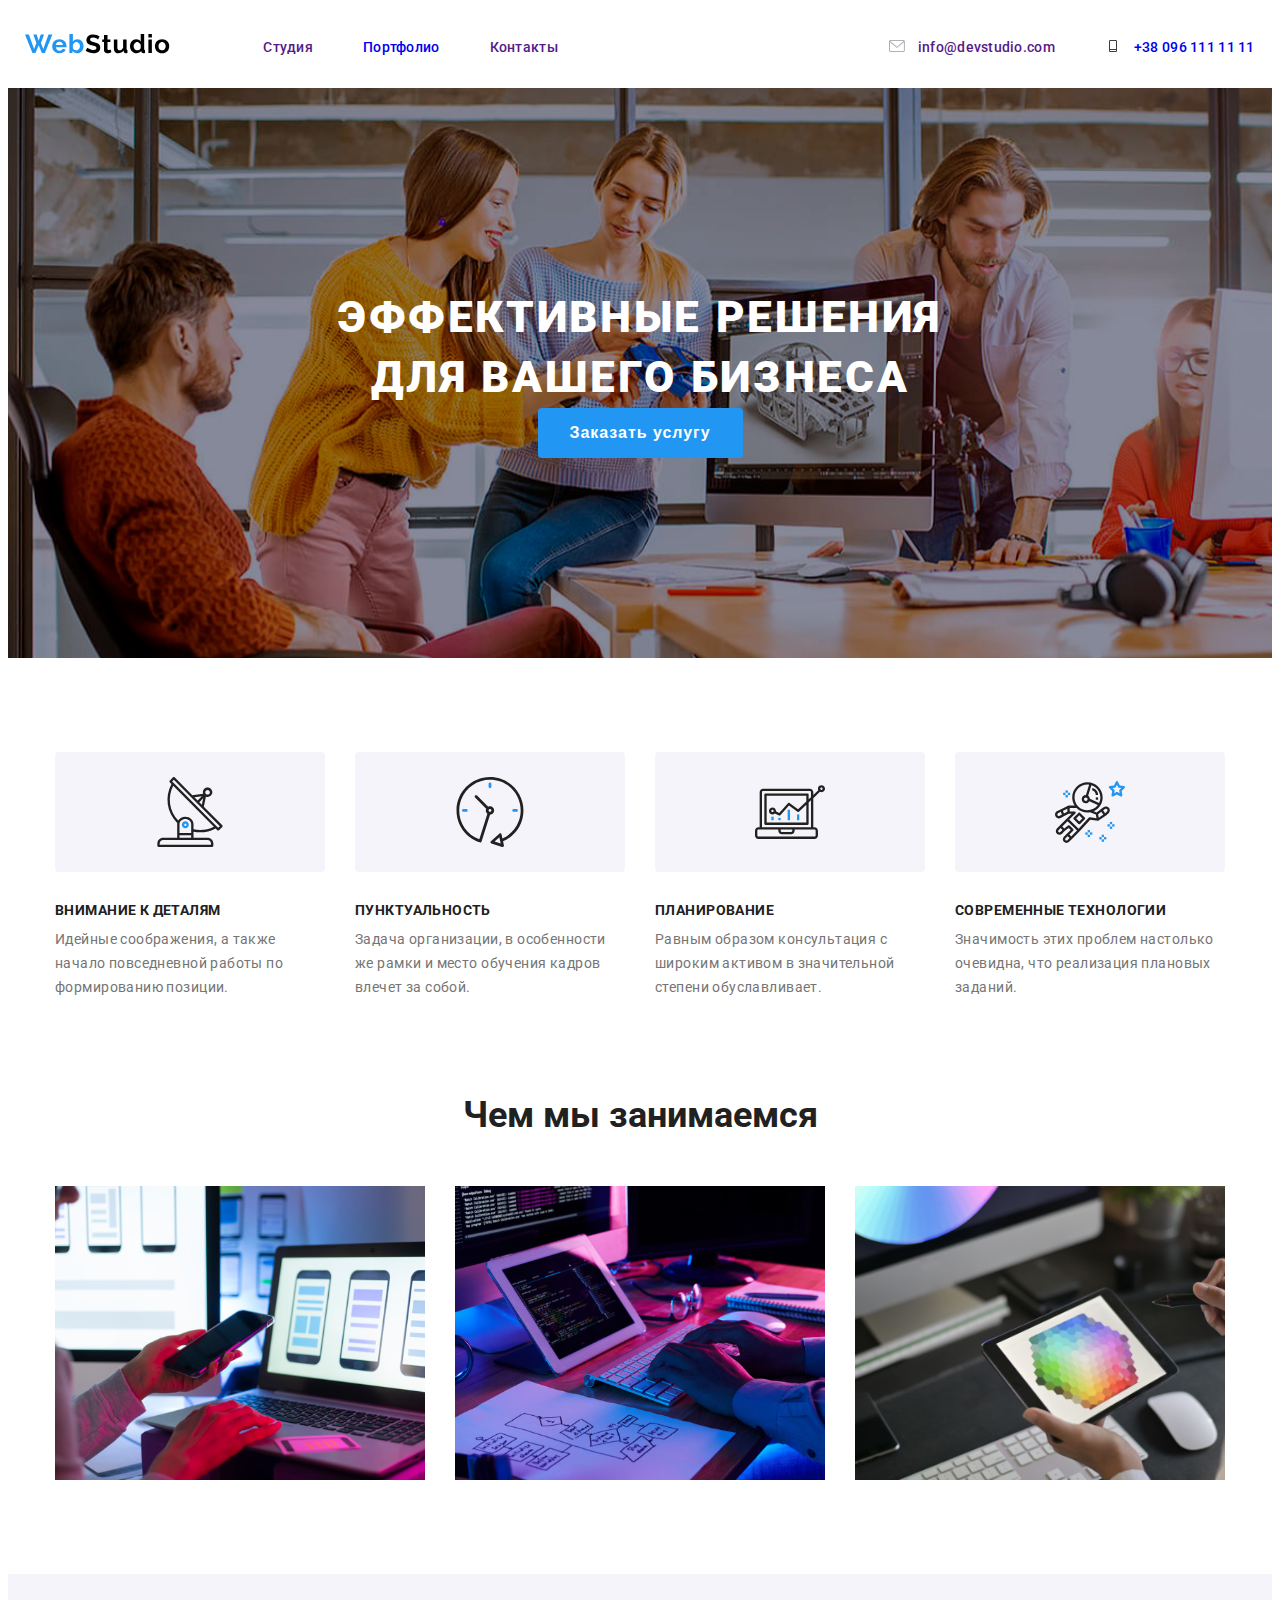
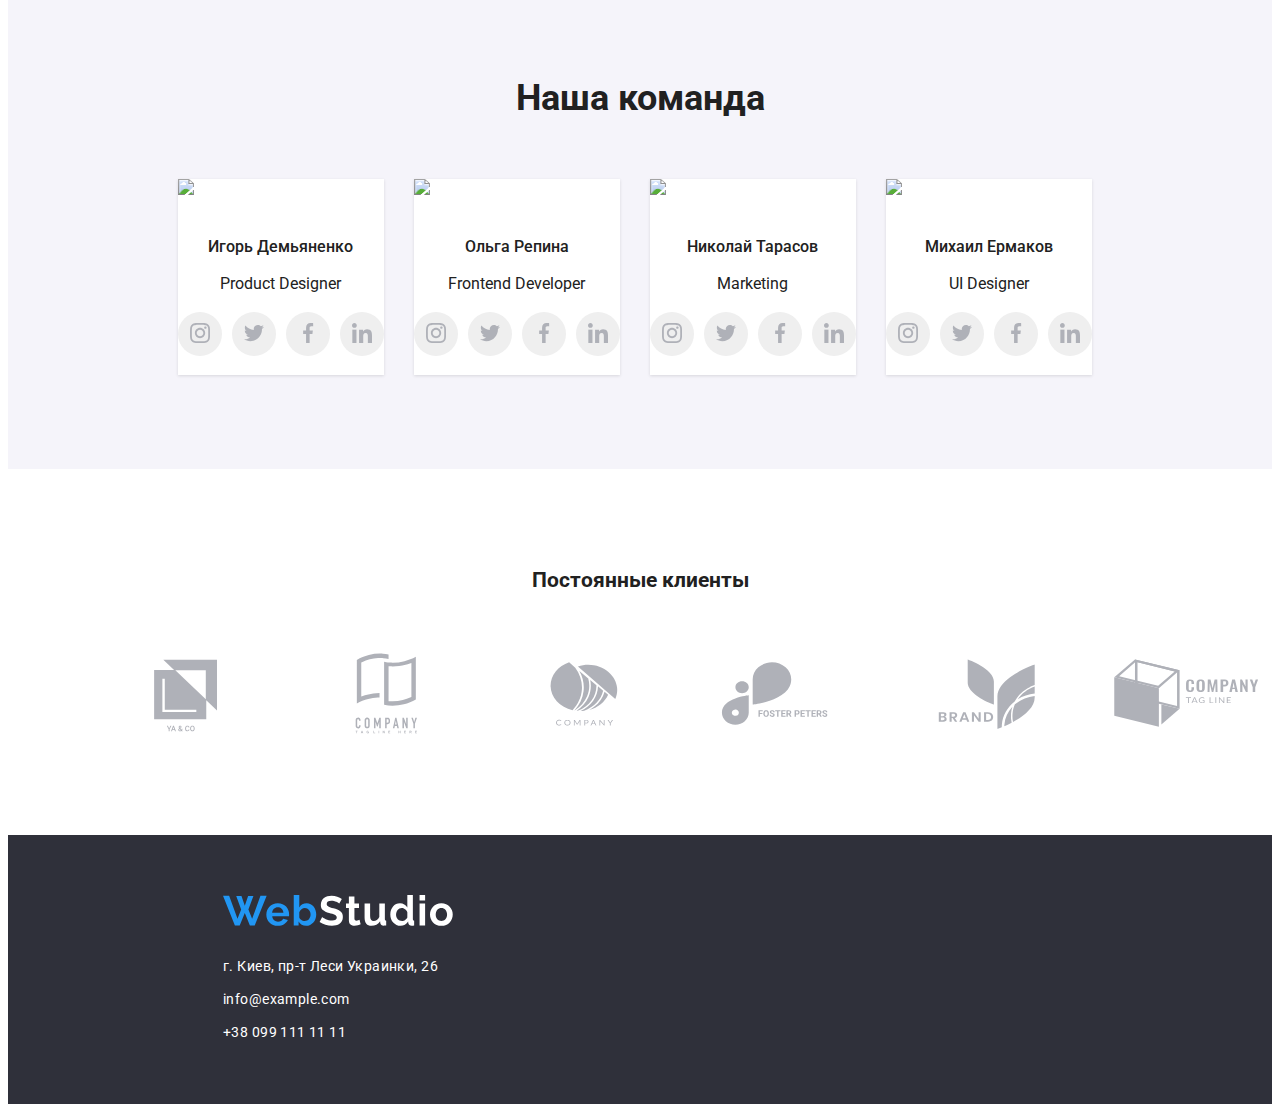
==== index.html @ 1496f811 "1" ====
<!DOCTYPE html>
<html lang="en">
  <head>
    <meta charset="UTF-8" />
    <meta http-equiv="X-UA-Compatible" content="IE=edge" />
    <meta name="viewport" content="width=device-width, initial-scale=1.0" />
    <title>Document</title>
    <link
      rel="stylesheet"
      href="https://cdnjs.cloudflare.com/ajax/libs/modern-normalize/1.1.0/modern-normalize.min.css"
      integrity="sha512-wpPYUAdjBVSE4KJnH1VR1HeZfpl1ub8YT/NKx4PuQ5NmX2tKuGu6U/JRp5y+Y8XG2tV+wKQpNHVUX03MfMFn9Q=="
      crossorigin="anonymous"
      referrerpolicy="no-referrer"
    />
    <link rel="stylesheet" href="./css/styles.css" />
  </head>
  <body>
    <header>
      <nav class="container">
        <a href="./index.html" class="logo">
          <img src="./images/logo-top.svg" alt="лого компании топ" />
        </a>
        <ul class="site-nav-list">
          <li>
            <a href="">Студия</a>
          </li>
          <li>
            <a href="./portfolio.html">Портфолио</a>
          </li>
          <li>
            <a href="">Контакты</a>
          </li>
        </ul>
        <ul class="contacts">
          <li class="contacts-item">
            <svg class="icon-mail-image">
              <use
                href="./images/icons.svg/svg-sprite/symbol-defs.svg/symbol-defs.svg#icon-mail-image"
              ></use>
            </svg>
            <a href="">info@devstudio.com</a>
          </li>
          <li class="contacts-item">
            <svg class="icon-mobile-image">
              <use
                href="./images/icons.svg/svg-sprite/symbol-defs.svg/symbol-defs.svg#icon-mobile-image"
              ></use>
            </svg>
            <a href="tel:+380961111111">+38 096 111 11 11</a>
          </li>
        </ul>
      </nav>
    </header>

    <section class="hero">
      <h1 class="hero-title">Эффективные решения для вашего бизнеса</h1>
      <button class="button">Заказать услугу</button>
    </section>
    <section class="benefits">
      <ul class="benefits-list">
        <li class="list-item icon-antenna">
          <h3 class="title">Внимание к деталям</h3>
          <p class="text">
            Идейные соображения, а также начало повседневной работы по
            формированию позиции.
          </p>
        </li>
        <li class="list-item icon-cloks">
          <h3 class="title">Пунктуальность</h3>
          <p class="text">
            Задача организации, в особенности же рамки и место обучения кадров
            влечет за собой.
          </p>
        </li>
        <li class="list-item icon-diagram">
          <h3 class="title">Планирование</h3>
          <p class="text">
            Равным образом консультация с широким активом в значительной степени
            обуславливает.
          </p>
        </li>
        <li class="list-item icon-astronaut">
          <h3 class="title">Современные технологии</h3>
          <p class="text">
            Значимость этих проблем настолько очевидна, что реализация плановых
            заданий.
          </p>
        </li>
      </ul>

      <h2 class="title-specializations">Чем мы занимаемся</h2>
      <div class="specializations-images">
        <img class="img" src="./images/work-with-laptop.svg" />
        <img class="img" src="./images/work-with-tablet.svg" />
        <img class="img" src="./images/rainbow-on-tablet.svg" />
      </div>
    </section>
    <section class="team-container">
      <h2>Наша команда</h2>
      <ul class="command-section">
        <li class="command-card">
          <img class="command-foto" src="./images/Igor.svg" />
          <h5>Игорь Демьяненко</h5>
          <h6>Product Designer</h6>
          <div class="social-links">
            <button class="social-item">
              <svg class="social-icon">
                <use
                  href="./images/icons.svg/svg-sprite/symbol-defs.svg/symbol-defs.svg#icon-instagram"
                ></use>
              </svg>
            </button>
            <button class="social-item">
              <svg class="social-icon">
                <use
                  href="./images/icons.svg/svg-sprite/symbol-defs.svg/symbol-defs.svg#icon-twitter"
                ></use>
              </svg>
            </button>
            <button class="social-item">
              <svg class="social-icon">
                <use
                  href="./images/icons.svg/svg-sprite/symbol-defs.svg/symbol-defs.svg#icon-facebook"
                ></use>
              </svg>
            </button>
            <button class="social-item">
              <svg class="social-icon">
                <use
                  href="./images/icons.svg/svg-sprite/symbol-defs.svg/symbol-defs.svg#icon-linkedin"
                ></use>
              </svg>
            </button>
          </div>
        </li>
        <li class="command-card">
          <img class="command-foto" src="./images/Olga.svg" />
          <h5>Ольга Репина</h5>
          <h6>Frontend Developer</h6>
          <div class="social-links">
            <button class="social-item">
              <svg class="social-icon">
                <use
                  href="./images/icons.svg/svg-sprite/symbol-defs.svg/symbol-defs.svg#icon-instagram"
                ></use>
              </svg>
            </button>
            <button class="social-item">
              <svg class="social-icon">
                <use
                  href="./images/icons.svg/svg-sprite/symbol-defs.svg/symbol-defs.svg#icon-twitter"
                ></use>
              </svg>
            </button>
            <button class="social-item">
              <svg class="social-icon">
                <use
                  href="./images/icons.svg/svg-sprite/symbol-defs.svg/symbol-defs.svg#icon-facebook"
                ></use>
              </svg>
            </button>
            <button class="social-item">
              <svg class="social-icon">
                <use
                  href="./images/icons.svg/svg-sprite/symbol-defs.svg/symbol-defs.svg#icon-linkedin"
                ></use>
              </svg>
            </button>
          </div>
        </li>
        <li class="command-card">
          <img class="command-foto" src="./images/nikolai.svg" />
          <h5>Николай Тарасов</h5>
          <h6>Marketing</h6>
          <div class="social-links">
            <button class="social-item">
              <svg class="social-icon">
                <use
                  href="./images/icons.svg/svg-sprite/symbol-defs.svg/symbol-defs.svg#icon-instagram"
                ></use>
              </svg>
            </button>
            <button class="social-item">
              <svg class="social-icon">
                <use
                  href="./images/icons.svg/svg-sprite/symbol-defs.svg/symbol-defs.svg#icon-twitter"
                ></use>
              </svg>
            </button>
            <button class="social-item">
              <svg class="social-icon">
                <use
                  href="./images/icons.svg/svg-sprite/symbol-defs.svg/symbol-defs.svg#icon-facebook"
                ></use>
              </svg>
            </button>
            <button class="social-item">
              <svg class="social-icon">
                <use
                  href="./images/icons.svg/svg-sprite/symbol-defs.svg/symbol-defs.svg#icon-linkedin"
                ></use>
              </svg>
            </button>
          </div>
        </li>
        <li class="command-card">
          <img class="command-foto" src="./images/Mihail.svg" />
          <h5>Михаил Ермаков</h5>
          <h6>UI Designer</h6>
          <div class="social-links">
            <button class="social-item">
              <svg class="social-icon">
                <use
                  href="./images/icons.svg/svg-sprite/symbol-defs.svg/symbol-defs.svg#icon-instagram"
                ></use>
              </svg>
            </button>
            <button class="social-item">
              <svg class="social-icon">
                <use
                  href="./images/icons.svg/svg-sprite/symbol-defs.svg/symbol-defs.svg#icon-twitter"
                ></use>
              </svg>
            </button>
            <button class="social-item">
              <svg class="social-icon">
                <use
                  href="./images/icons.svg/svg-sprite/symbol-defs.svg/symbol-defs.svg#icon-facebook"
                ></use>
              </svg>
            </button>
            <button class="social-item">
              <svg class="social-icon">
                <use
                  href="./images/icons.svg/svg-sprite/symbol-defs.svg/symbol-defs.svg#icon-linkedin"
                ></use>
              </svg>
            </button>
          </div>
        </li>
      </ul>
    </section>
    <div class="clients">
      <h2 class="clients-text">Постоянные клиенты</h2>
      <div class="clients-list">
        <div class="clients-item">
          <svg class="icon-Union1">
            <use
              href="./images/icons.svg/svg-sprite/symbol-defs.svg/symbol-defs.svg#icon-Conpany-1"
            ></use>
          </svg>
        </div>
        <div class="clients-item">
          <svg class="icon-Union-2">
            <use
              href="./images/icons.svg/svg-sprite/symbol-defs.svg/symbol-defs.svg#icon-Conpany-2"
            ></use>
          </svg>
        </div>
        <div class="clients-item">
          <svg class="icon-Union3">
            <use
              href="./images/icons.svg/svg-sprite/symbol-defs.svg/symbol-defs.svg#icon-Conpany-3"
            ></use>
          </svg>
        </div>
        <div class="clients-item">
          <svg class="icon-Unioin4">
            <use
              href="./images/icons.svg/svg-sprite/symbol-defs.svg/symbol-defs.svg#icon-Conpany-4"
            ></use>
          </svg>
        </div>
        <div class="clients-item">
          <svg class="icon-Union5">
            <use
              href="./images/icons.svg/svg-sprite/symbol-defs.svg/symbol-defs.svg#icon-Conpany-5"
            ></use>
          </svg>
        </div>
        <div class="clients-item">
          <svg class="icon-co">
            <use
              href="./images/icons.svg/svg-sprite/symbol-defs.svg/symbol-defs.svg#icon-Conpany-6"
            ></use>
          </svg>
        </div>
      </div>
    </div>
    <footer class="footer">
      <div class="footer-container">
        <a class="logo-bottom">
          <img src="./images/logo-bottom.svg" />
        </a>
        <p class="adress">г. Киев, пр-т Леси Украинки, 26</p>
        <p class="e-mail">info@example.com</p>
        <p class="number">+38 099 111 11 11</p>
      </div>
    </footer>
  </body>
</html>
---- css/styles.css ----
@import url("https://fonts.googleapis.com/css2?family=Roboto:wght@400;500;700;900&display=swap");

:root {
  --primary-text-colo: rgba (0, 0, 0, 0.8);
}
*,
*::before,
*::after {
  box-sizing: border-box;
}
body {
  font-family: "Roboto", sans-serif;
  line-height: 1.7;
  font-size: 14px;
  color: #212121;
}

a {
  text-decoration: none;
  font-style: normal;
  font-weight: 500;
  font-size: 14px;
  letter-spacing: 0.02em;
}

ul {
  list-style: none;
  margin: 0;
  padding: 0;
}

h1,
h2,
h3,
p,
h5,
h6,
p {
  margin: 0;
}

img {
  width: 100%;
  height: auto;
}

.container {
  height: 80px;
  display: flex;
  align-items: center;
  justify-content: center;
}
.site-nav-list {
  display: flex;
  margin-left: 93px;
}
.site-nav-list li a:hover,
.contacts li a:hover {
  color: #2196f3;
}
.site-nav-list li a:active,
.contacts li a:active {
  color: #2196f3;
}

.icon-mail-image {
  fill: #757575;
  width: 16px;
  height: 12px;
  margin-right: 10px;
}
.icon-mail-image:hover,
.icon-mobile-image :hover {
  fill: #2196f3;
}

.icon-mobile-image {
  width: 16px;
  height: 12px;
  margin-right: 10px;
}

.hero {
  display: flex;
  justify-content: center;
  align-items: center;
  flex-direction: column;
  width: 100%;
  height: 600;
  padding-top: 200px;
  padding-bottom: 200px;
  background-image: url(../images/icons.svg/hero-background.svg);
  background-color: #2f303a;
}

.hero .hero-title {
  max-width: 696px;
  font-style: normal;
  font-weight: 900;
  font-size: 44px;
  line-height: 1.36;
  text-align: center;
  letter-spacing: 0.06em;
  text-transform: uppercase;

  color: #ffffff;
}
button {
  border: 0;
}
.hero .button {
  font-weight: 700;
  font-size: 16px;
  line-height: 1.87;
  letter-spacing: 0.06em;

  color: #ffffff;
  padding: 10px 32px;
  background-color: #2196f3;
  cursor: pointer;
  border-radius: 4px;
}

.site-nav-list li:not(:last-child) {
  margin-right: 50px;
}
.contacts {
  display: flex;
  margin-left: 331px;
}
.contacts li:not(:last-child) {
  margin-right: 50px;
}

.benefits {
  width: 100%;

  margin: 0 auto;
}
.benefits-list {
  display: flex;
  justify-content: center;
  margin-left: auto;
  /* почему тут не работает маржин лефт райт авто?потому что у .benefits маржин 0 auto? */
  margin-right: auto;
  padding-top: 94px;
}
.benefits-list .list-item {
  max-width: 270px;
}
.benefits .list-item:not(:first-child) {
  margin-left: 30px;
}

.list-item::before {
  display: block;
  content: "";
  height: 120px;
  margin-bottom: 30px;
  background-size: contain;
}
.icon-antenna::before {
  background-image: url(../images/icons.svg/Antenna.svg);
}
.icon-cloks::before {
  background-image: url(../images/icons.svg/Cloks.svg);
}
.icon-diagram::before {
  background-image: url(../images/icons.svg/Diagram.svg);
}
.icon-astronaut::before {
  background-image: url(../images/icons.svg/Astronaut.svg);
}
.benefits-list .title {
  font-style: normal;
  font-weight: 700;
  font-size: 14px;
  line-height: 1.1721;
  letter-spacing: 0.03em;
  text-transform: uppercase;
}

.benefits-list .text {
  font-weight: 400;
  font-size: 14px;
  line-height: 1.7142;
  letter-spacing: 0.03em;
  padding-top: 10px;
  color: #757575;
}

.benefits .title-specializations {
  width: 100%;
  height: auto;
  text-align: center;
  font-weight: 700;
  font-size: 36px;
  line-height: 1.1719;
  padding-top: 94px;
  /* ???? правильно ли сделал что дал паддинг топ? */
}

.specializations-images {
  display: flex;
  width: 100%;
  height: auto;
  justify-content: center;
  padding-top: 50px;
  /* margin: 0 auto; это не работает (не ставит картинки по центру,видимо потому что width 100% и ему не откуда отталкиваться */
}

.specializations-images .img {
  width: 370px;
  height: 294px;
}

.specializations-images .img:not(:first-child) {
  margin-left: 30px;
}

.team-container {
  margin-top: 94px;
  background-color: #f5f4fa;
  padding-bottom: 94px;
}

.team-container h2 {
  font-style: normal;
  font-weight: 700;
  font-size: 36px;
  text-align: center;
  padding-top: 94px;
}

.command-section {
  width: 73.125%;
  height: auto;
  padding-top: 50px;
  /* padding-bottom: 94px; */
  display: flex;
  margin-left: auto;
  margin-right: auto;
  /* background-color: #ffffff; */
}
.command-card {
  background-color: #ffffff;
  box-shadow: 0px 2px 1px 0px rgba(0, 0, 0, 0.2);
  box-shadow: 0px 1px 1px 0px rgba(0, 0, 0, 0.14);
  box-shadow: 0px 1px 3px 0px rgba(0, 0, 0, 0.12);
}

.command-card:not(:first-child) {
  width: calc(100%-90) / 3;
  margin-left: 30px;
}

.command-card h5 {
  padding-top: 30px;
  text-align: center;
  font-style: normal;
  font-weight: 500;
  font-size: 16px;
  line-height: 1, 1875;
}

.command-card h6 {
  padding-top: 10px;
  margin-bottom: 15px;
  text-align: center;
  font-style: normal;
  font-weight: 400;
  font-size: 16px;
  line-height: 1, 1875;
}
.social-links {
  display: flex;
  width: 206px;
  height: 44px;
  margin-left: auto;
  margin-right: auto;
  margin-bottom: 19px;
  justify-content: space-between;
  text-align: center;
  /* object-position: 50% 50%; */
}
.social-item {
  width: 44px;
  height: 44px;
  border-radius: 50%;

  fill: #afb1b8;
  background-color: afb1b8;
  /* object-position: 50% 50%; */
}
.social-item:hover {
  background-color: #2196f3;
  fill: #ffffff;
}
.social-icon {
  width: 20px;
  height: 20px;
  /* object-position: 50% 50%; */

  /* fill: #afb1b8; */
}
/* .social-icon:hover {
  fill: #ffffff;
} */
.clients {
  padding: 94px;
  padding-left: auto;
  padding-right: auto;
}
.clients-text {
  text-align: center;
  margin-bottom: 50px;
}

.clients-list {
  display: flex;
  text-align: center;

  justify-content: space-between;
  width: 1170px;
  height: 92px;
  margin-left: auto;
  margin-right: auto;
}
svg {
  width: 100%;
  height: 100%;
}

.clients-item {
  width: 170px;
  height: 92px;
  fill: #afb1b8;
  border-color: #afb1b8;
}
.clients-item:hover {
  fill: #2196f3;
}
/* Футер */

.footer {
  width: 100%;
  height: auto;
  background-color: #2f303a;
}

.footer-container .logo-bottom {
  display: block;
  width: 231px;
  height: auto;
}
.footer-container {
  padding-top: 60px;
  padding-bottom: 60px;
  padding-left: 215px;
  font-style: normal;
  font-size: 14px;
  line-height: 24px;
  letter-spacing: 0.03em;
  color: #ffffff;
}

.adress {
  padding-top: 20px;
}

.e-mail {
  display: block;
  padding-top: 9px;
}

.number {
  padding-top: 9px;
  /* padding-bottom: 60px; */
}

/* страница "Портфолио" */
.icon-mail-image {
  fill: #afb1b8;
}
.contacts-mail ::before {
  /*??? тоже не работает background-image: url(../images/icons.svg/svg-sprite/prosto-svg-katinki/mail-image.svg); */
  /*????? не работает background-image: url(../images/icons.svg/svg-sprite/symbol-defs.svg/symbol-defs.svg#icon-mail-image); */
}
.main-container {
  height: auto;
  padding-left: 15px;
  padding-right: 15px;
  margin-left: auto;
  margin-right: auto;
}

.portfolio-container {
  padding-top: 94px;
  padding-bottom: 94px;
}

.portfolio-nav {
  display: flex;
  justify-content: center;
}

.portfolio-nav-list .button-nav {
  padding: 6px 22px;
  font-style: Medium;
  font-size: 16px;
  line-height: 26px;
  border: none;
  border-radius: 4px;
}

.portfolio-nav-list .button-nav:hover {
  color: #ffffff;
  background-color: #2196f3;
}

.portfolio-nav-list:not(:first-child) {
  margin-left: 8px;
}

.portfolio-elements-container {
  display: flex;
  width: 1170px;
  display: flex;
  flex-wrap: wrap;
  padding-top: 50px;
  margin-left: auto;
  margin-right: auto;
}

.portfolio-element {
  width: calc(100%-60px) / 3;
  margin-right: 30px;
  margin-bottom: 30px;
}

.portfolio-element:nth-child(3n) {
  margin-right: 0px;
}

.portfolio-element:nth-last-child(-n + 3) {
  margin-bottom: 0px;
}

.elements-name {
  font-style: Bold;
  font-size: 18px;
  line-height: 2;
}

.elements-desc {
  font-style: Regular;
  font-size: 16px;
  line-height: 1.875;
  color: #757575;
}
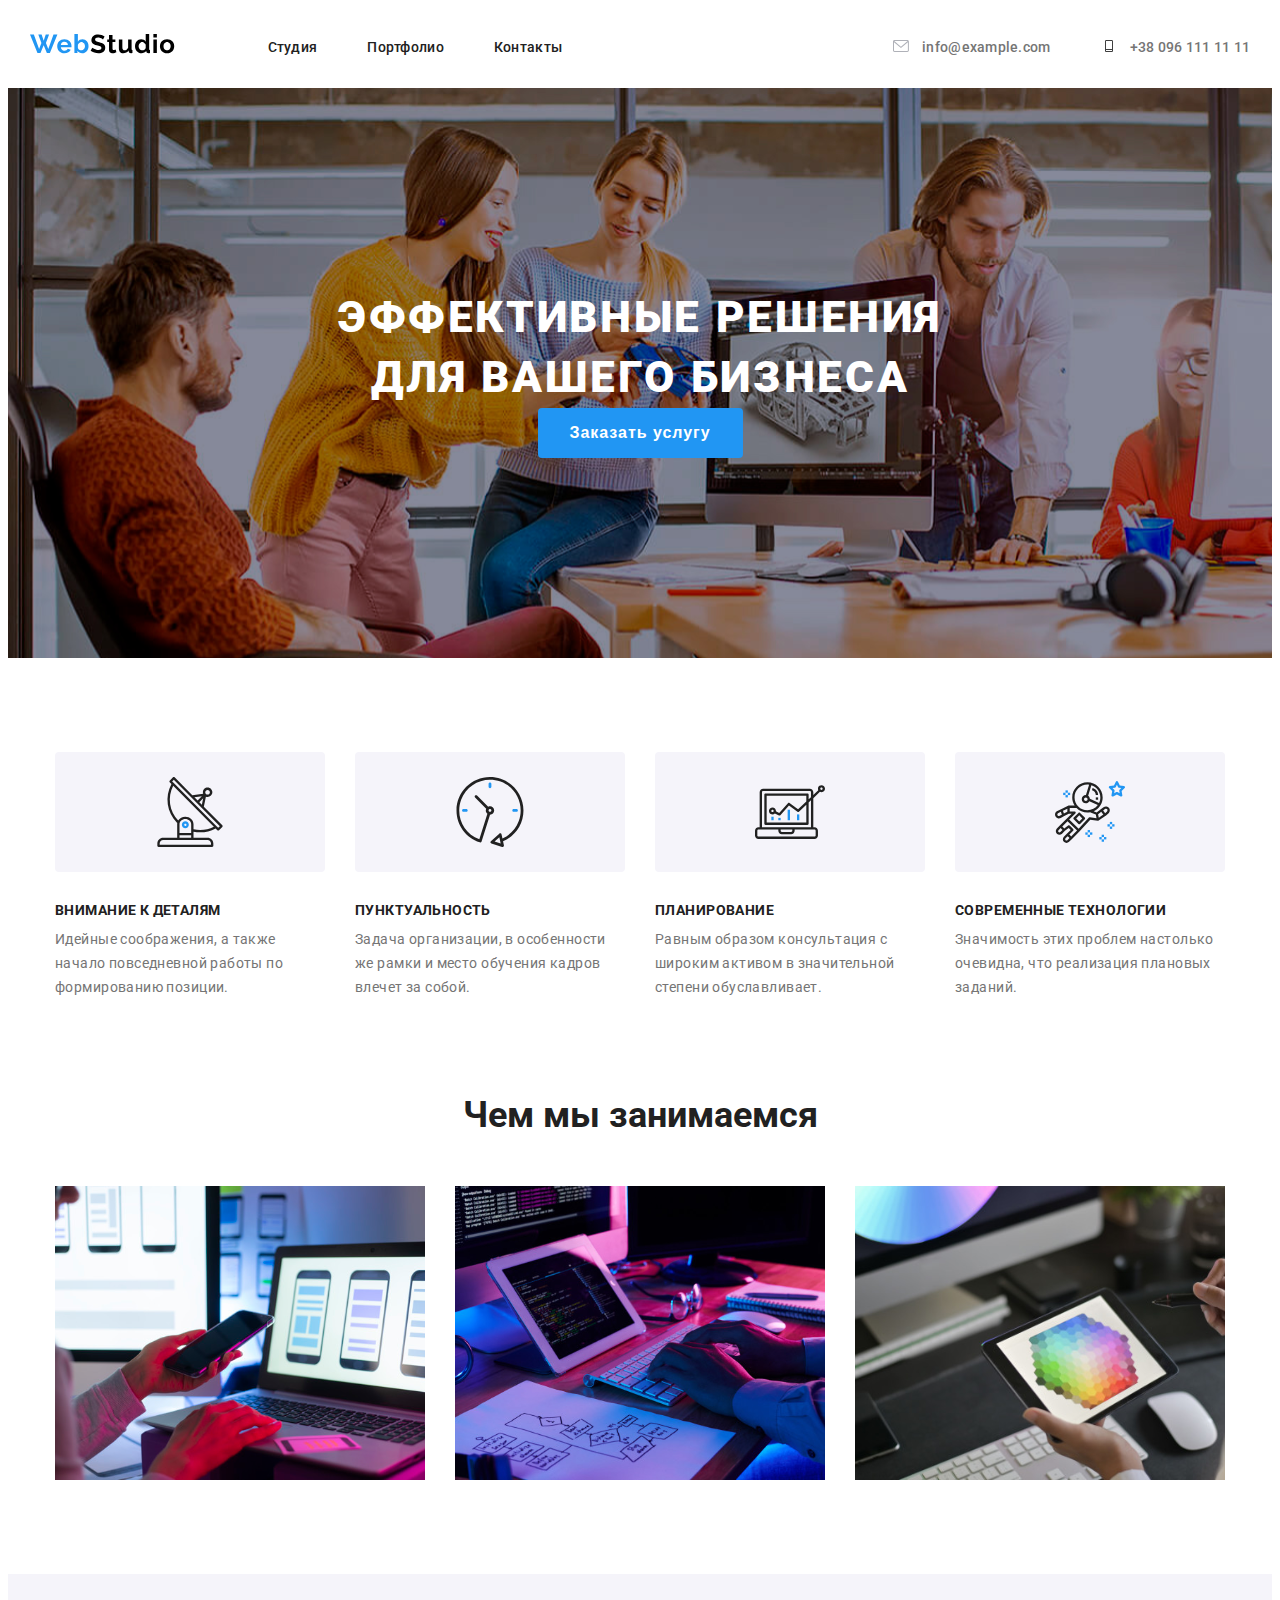
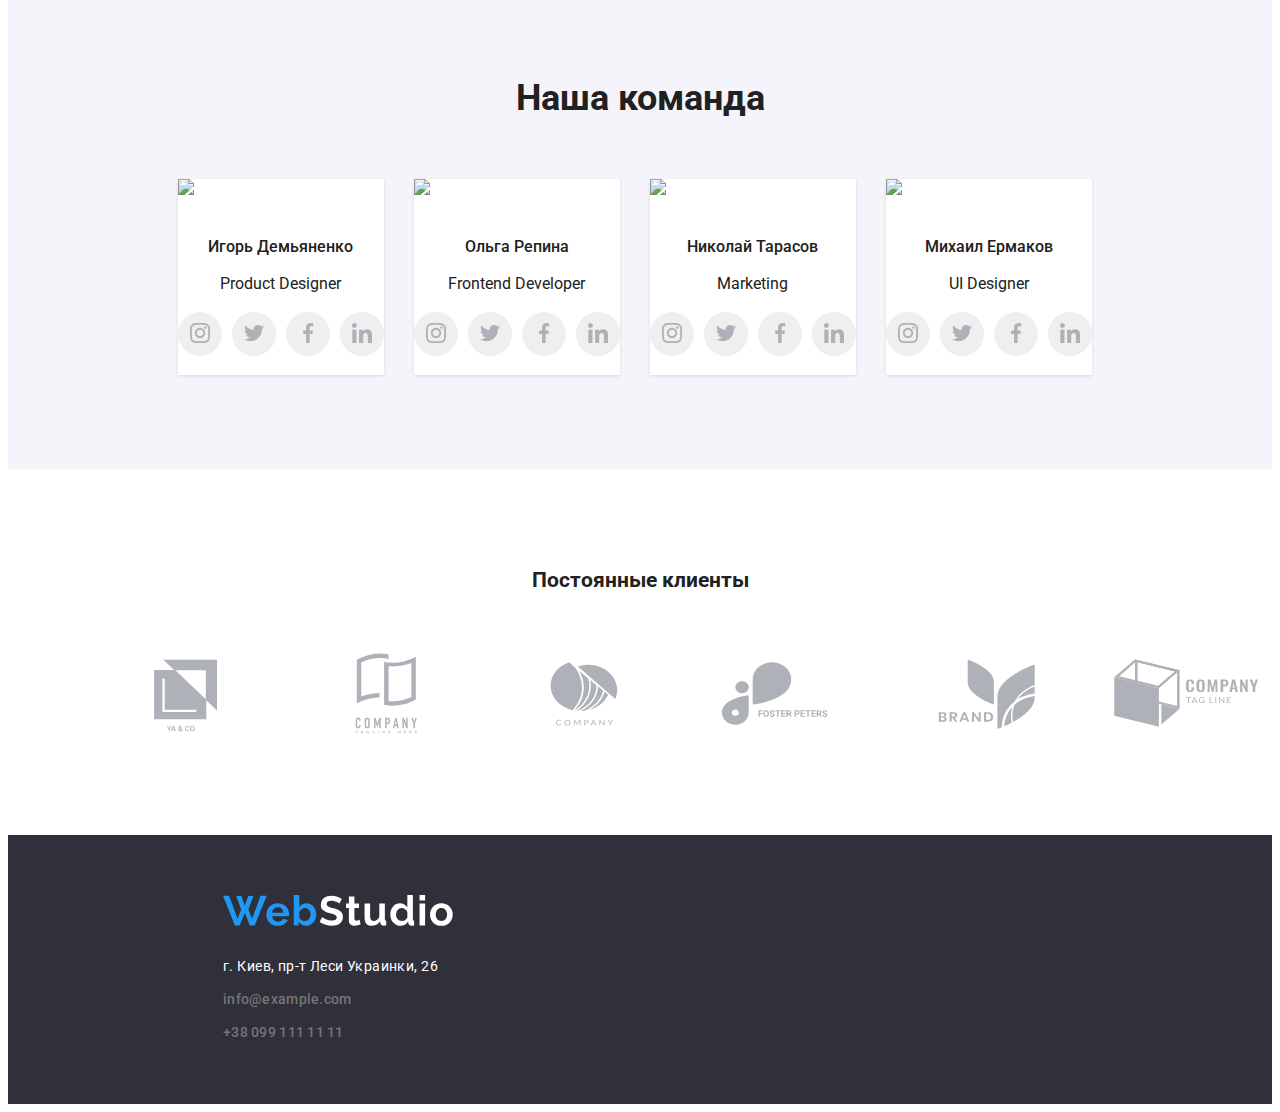
==== commit c400e1da: "1" ====
--- a/index.html
+++ b/index.html
@@ -22,13 +22,13 @@
         </a>
         <ul class="site-nav-list">
           <li>
-            <a href="">Студия</a>
+            <a href="./index.html">Студия</a>
           </li>
           <li>
             <a href="./portfolio.html">Портфолио</a>
           </li>
           <li>
-            <a href="">Контакты</a>
+            <a href="./kontacts.html">Контакты</a>
           </li>
         </ul>
         <ul class="contacts">
@@ -38,7 +38,7 @@
                 href="./images/icons.svg/svg-sprite/symbol-defs.svg/symbol-defs.svg#icon-mail-image"
               ></use>
             </svg>
-            <a href="">info@devstudio.com</a>
+            <a class="e-mail" href="info@example.com"> info@example.com </a>
           </li>
           <li class="contacts-item">
             <svg class="icon-mobile-image">
@@ -46,15 +46,26 @@
                 href="./images/icons.svg/svg-sprite/symbol-defs.svg/symbol-defs.svg#icon-mobile-image"
               ></use>
             </svg>
-            <a href="tel:+380961111111">+38 096 111 11 11</a>
+            <a class="number" href="tel:+380961111111">+38 096 111 11 11</a>
           </li>
         </ul>
       </nav>
     </header>
 
     <section class="hero">
+      <div class="hero-background"></div>
       <h1 class="hero-title">Эффективные решения для вашего бизнеса</h1>
-      <button class="button">Заказать услугу</button>
+      <button class="button" data-modal-open>Заказать услугу</button>
+      <div class="backdrop is-hidden" data-modal>
+        <div class="modal">
+          <div class="modal-content">
+            <p class="privet">Привет Леша!</p>
+            <button id="button" data-modal-close>
+              Закрыть это хулиганство=)
+            </button>
+          </div>
+        </div>
+      </div>
     </section>
     <section class="benefits">
       <ul class="benefits-list">
@@ -104,32 +115,40 @@
           <h6>Product Designer</h6>
           <div class="social-links">
             <button class="social-item">
-              <svg class="social-icon">
+              <a href="" class="social-item">
+                <svg class="social-icon">
                 <use
                   href="./images/icons.svg/svg-sprite/symbol-defs.svg/symbol-defs.svg#icon-instagram"
                 ></use>
               </svg>
-            </button>
-            <button class="social-item">
-              <svg class="social-icon">
-                <use
-                  href="./images/icons.svg/svg-sprite/symbol-defs.svg/symbol-defs.svg#icon-twitter"
-                ></use>
-              </svg>
-            </button>
-            <button class="social-item">
-              <svg class="social-icon">
+              </a>
+            </button>
+            <button class="social-item">
+              <a href="">
+                <svg class="social-icon">
+                  <use
+                    href="./images/icons.svg/svg-sprite/symbol-defs.svg/symbol-defs.svg#icon-twitter"
+                  ></use>
+                </a>
+              </svg>  
+            </button>
+            <button class="social-item">
+         <a href="https://www.facebook.com/igor.demyanenko.12">     
+          <svg class="social-icon">
                 <use
                   href="./images/icons.svg/svg-sprite/symbol-defs.svg/symbol-defs.svg#icon-facebook"
                 ></use>
               </svg>
-            </button>
-            <button class="social-item">
-              <svg class="social-icon">
+            </a>
+            </button>
+            <button class="social-item">
+              <a href="">
+                <svg class="social-icon">
                 <use
                   href="./images/icons.svg/svg-sprite/symbol-defs.svg/symbol-defs.svg#icon-linkedin"
                 ></use>
               </svg>
+              </a>
             </button>
           </div>
         </li>
@@ -139,32 +158,36 @@
           <h6>Frontend Developer</h6>
           <div class="social-links">
             <button class="social-item">
-              <svg class="social-icon">
+              <a href="">
+                <svg class="social-icon">
                 <use
                   href="./images/icons.svg/svg-sprite/symbol-defs.svg/symbol-defs.svg#icon-instagram"
                 ></use>
-              </svg>
-            </button>
-            <button class="social-item">
-              <svg class="social-icon">
+              </svg></a>
+            </button>
+            <button class="social-item">
+              <a href="">
+                <svg class="social-icon">
                 <use
                   href="./images/icons.svg/svg-sprite/symbol-defs.svg/symbol-defs.svg#icon-twitter"
                 ></use>
-              </svg>
-            </button>
-            <button class="social-item">
-              <svg class="social-icon">
+              </svg></a>
+            </button>
+            <button class="social-item">
+              <a href="">
+                <svg class="social-icon">
                 <use
                   href="./images/icons.svg/svg-sprite/symbol-defs.svg/symbol-defs.svg#icon-facebook"
                 ></use>
-              </svg>
-            </button>
-            <button class="social-item">
-              <svg class="social-icon">
+              </svg></a>
+            </button>
+            <button class="social-item">
+              <a href="">
+                <svg class="social-icon">
                 <use
                   href="./images/icons.svg/svg-sprite/symbol-defs.svg/symbol-defs.svg#icon-linkedin"
                 ></use>
-              </svg>
+              </svg></a>
             </button>
           </div>
         </li>
@@ -174,32 +197,37 @@
           <h6>Marketing</h6>
           <div class="social-links">
             <button class="social-item">
-              <svg class="social-icon">
+              <a href="">
+                <svg class="social-icon">
                 <use
                   href="./images/icons.svg/svg-sprite/symbol-defs.svg/symbol-defs.svg#icon-instagram"
                 ></use>
-              </svg>
-            </button>
-            <button class="social-item">
-              <svg class="social-icon">
+              </svg></a>
+            </button>
+            <button class="social-item">
+              <a href="">
+                <svg class="social-icon">
                 <use
                   href="./images/icons.svg/svg-sprite/symbol-defs.svg/symbol-defs.svg#icon-twitter"
                 ></use>
-              </svg>
-            </button>
-            <button class="social-item">
-              <svg class="social-icon">
+              </svg></a>
+            </button>
+            <button class="social-item">
+              <a href="">
+                <svg class="social-icon">
                 <use
                   href="./images/icons.svg/svg-sprite/symbol-defs.svg/symbol-defs.svg#icon-facebook"
                 ></use>
               </svg>
-            </button>
-            <button class="social-item">
-              <svg class="social-icon">
+              </a>
+            </button>
+            <button class="social-item">
+              <a href="">
+                <svg class="social-icon">
                 <use
                   href="./images/icons.svg/svg-sprite/symbol-defs.svg/symbol-defs.svg#icon-linkedin"
                 ></use>
-              </svg>
+              </svg></a>
             </button>
           </div>
         </li>
@@ -209,32 +237,41 @@
           <h6>UI Designer</h6>
           <div class="social-links">
             <button class="social-item">
-              <svg class="social-icon">
+              <a href="">
+                <svg class="social-icon">
                 <use
                   href="./images/icons.svg/svg-sprite/symbol-defs.svg/symbol-defs.svg#icon-instagram"
                 ></use>
               </svg>
-            </button>
-            <button class="social-item">
-              <svg class="social-icon">
-                <use
+              </a>
+            </button>
+            <button class="social-item">
+              <a href="">
+                <svg class="social-icon">
+                <use
+                  class="use-icon"
                   href="./images/icons.svg/svg-sprite/symbol-defs.svg/symbol-defs.svg#icon-twitter"
                 ></use>
               </svg>
-            </button>
-            <button class="social-item">
-              <svg class="social-icon">
+              </a>
+            </button>
+            <button class="social-item">
+              <a href="">
+                <svg class="social-icon">
                 <use
                   href="./images/icons.svg/svg-sprite/symbol-defs.svg/symbol-defs.svg#icon-facebook"
                 ></use>
               </svg>
-            </button>
-            <button class="social-item">
-              <svg class="social-icon">
+              </a>
+            </button>
+            <button class="social-item">
+              <a href="">
+                <svg class="social-icon">
                 <use
                   href="./images/icons.svg/svg-sprite/symbol-defs.svg/symbol-defs.svg#icon-linkedin"
                 ></use>
               </svg>
+              </a>
             </button>
           </div>
         </li>
@@ -293,9 +330,13 @@
           <img src="./images/logo-bottom.svg" />
         </a>
         <p class="adress">г. Киев, пр-т Леси Украинки, 26</p>
-        <p class="e-mail">info@example.com</p>
-        <p class="number">+38 099 111 11 11</p>
+
+        <ul class="footer-contacts">
+          <a class="e-mail" href="info@example.com"> info@example.com </a>
+          <a class="number" href="tel:+380961111111">+38 099 111 11 11</a>
+        </ul>
       </div>
     </footer>
+    <script src="./js/modal.js"></script>
   </body>
 </html>
--- a/css/styles.css
+++ b/css/styles.css
@@ -13,6 +13,10 @@
   line-height: 1.7;
   font-size: 14px;
   color: #212121;
+}
+svg {
+  width: 100%;
+  height: 100%;
 }
 
 a {
@@ -21,6 +25,7 @@
   font-weight: 500;
   font-size: 14px;
   letter-spacing: 0.02em;
+  color: rgba(33, 33, 33, 1);
 }
 
 ul {
@@ -62,7 +67,27 @@
 .contacts li a:active {
   color: #2196f3;
 }
-
+.site-nav-list li {
+  position: relative;
+}
+.site-nav-link::after {
+  content: "";
+  position: absolute;
+  left: 0;
+  bottom: 0;
+
+  display: block;
+  width: 100%;
+  height: 5px;
+  background-color: #2196f3;
+
+  transform: scaleX(0);
+  transition: 250ms;
+}
+
+.site-nav-link:hover:after {
+  transform: scaleX(1);
+}
 .icon-mail-image {
   fill: #757575;
   width: 16px;
@@ -91,6 +116,15 @@
   padding-bottom: 200px;
   background-image: url(../images/icons.svg/hero-background.svg);
   background-color: #2f303a;
+
+  position: relative;
+}
+.hero-background {
+  position: absolute;
+  width: 100%;
+  height: auto;
+  background-image: rgba(47, 48, 58, 0.4);
+  background-repeat: no-repeat;
 }
 
 .hero .hero-title {
@@ -105,9 +139,11 @@
 
   color: #ffffff;
 }
+
 button {
   border: 0;
 }
+
 .hero .button {
   font-weight: 700;
   font-size: 16px;
@@ -120,14 +156,94 @@
   cursor: pointer;
   border-radius: 4px;
 }
-
+.backdrop {
+  position: fixed;
+  top: 0;
+  left: 0;
+  width: 100%;
+  height: 100%;
+  background-color: rgba(117, 117, 117, 0.9);
+  /* background-image: url(..//images/alexey-is-sitting.jpg);
+  background-size: contain;
+  opacity: 1; */
+}
+.backdrop.is-hidden {
+  opacity: 0;
+  pointer-events: none;
+}
+
+.modal {
+  position: absolute;
+  top: 50%;
+  left: 50%;
+  transform: translate(-50%, -50%);
+  min-height: 400px;
+  min-width: 400px;
+  padding: 15px;
+  text-align: center;
+  /* display: table-column;
+  vertical-align: bottom; */
+  /* display: flex;
+  align-self: flex-end;
+  flex-direction: column; почему???дети МОДАЛ не унаследуют его характеристики кроме ТЕСТ ЕЛАЙН */
+
+  background-image: url(..//images/alexey-is-sitting.jpg);
+  background-size: contain;
+  background-repeat: no-repeat;
+}
+
+/* .modal-content {
+  height: 100%;
+  width: 100%;
+  display: flex;
+  flex-direction: column;
+  vertical-align: bottom;
+} */
+.privet {
+  /* color: rgb(32, 75, 156); */
+  /* background-color: #2aa5a0;
+  background-image: linear-gradient(90deg, #e3535d, #2aa5a0);
+  -webkit-background-clip: text;
+  font-size: 50px;
+  line-height: 1; */
+
+  font-size: 40px;
+  line-height: 1;
+  background-color: #322aa5;
+  background-image: linear-gradient(90deg, #e3535d, #2a36a5);
+  -webkit-background-clip: text;
+  -webkit-text-fill-color: transparent;
+}
 .site-nav-list li:not(:last-child) {
   margin-right: 50px;
 }
+
+#button {
+  -webkit-animation: button 1s linear infinite;
+  animation: button 1s linear infinite;
+}
+@-webkit-keyframes button {
+  100% {
+    color: rgba(34, 34, 34, 0);
+  }
+}
+@keyframes button {
+  100% {
+    color: rgba(34, 34, 34, 0);
+  }
+}
+#button {
+  background-color: #e3535d;
+  font-size: 15px;
+  border: 3px solid #c6d619;
+}
+
 .contacts {
   display: flex;
   margin-left: 331px;
-}
+  color: rgba(117, 117, 117, 1);
+}
+
 .contacts li:not(:last-child) {
   margin-right: 50px;
 }
@@ -289,23 +405,24 @@
   border-radius: 50%;
 
   fill: #afb1b8;
-  background-color: afb1b8;
+  /* background-color: afb1b8; */
   /* object-position: 50% 50%; */
 }
 .social-item:hover {
   background-color: #2196f3;
   fill: #ffffff;
 }
+.social-item:hover .social-icon {
+  fill: #ffffff;
+}
 .social-icon {
   width: 20px;
   height: 20px;
-  /* object-position: 50% 50%; */
-
-  /* fill: #afb1b8; */
-}
-/* .social-icon:hover {
-  fill: #ffffff;
-} */
+  fill: #afb1b8;
+
+  object-position: 50% 50%;
+}
+
 .clients {
   padding: 94px;
   padding-left: auto;
@@ -326,10 +443,6 @@
   margin-left: auto;
   margin-right: auto;
 }
-svg {
-  width: 100%;
-  height: 100%;
-}
 
 .clients-item {
   width: 170px;
@@ -354,6 +467,7 @@
   height: auto;
 }
 .footer-container {
+  display: block;
   padding-top: 60px;
   padding-bottom: 60px;
   padding-left: 215px;
@@ -368,24 +482,24 @@
   padding-top: 20px;
 }
 
+.footer-contacts a {
+  display: block;
+}
 .e-mail {
-  display: block;
   padding-top: 9px;
+  color: rgba(117, 117, 117, 1);
 }
 
 .number {
   padding-top: 9px;
-  /* padding-bottom: 60px; */
+  color: rgba(117, 117, 117, 1);
 }
 
 /* страница "Портфолио" */
 .icon-mail-image {
   fill: #afb1b8;
 }
-.contacts-mail ::before {
-  /*??? тоже не работает background-image: url(../images/icons.svg/svg-sprite/prosto-svg-katinki/mail-image.svg); */
-  /*????? не работает background-image: url(../images/icons.svg/svg-sprite/symbol-defs.svg/symbol-defs.svg#icon-mail-image); */
-}
+
 .main-container {
   height: auto;
   padding-left: 15px;
@@ -458,3 +572,30 @@
   line-height: 1.875;
   color: #757575;
 }
+/* ПОЧЕМУ ССЫЛКУ В КАРТОЧКЕ ВЗЛИ ЧЕРНЫЙ ЦВЕТ!?
+я же им дал тескт декорейшн 0 */
+
+.portfolio-element-image {
+  position: relative;
+  overflow: hidden;
+}
+.background-image {
+  position: absolute;
+  display: flex;
+  top: 0;
+  left: 0;
+  width: 100%;
+  height: 100%;
+  color: #ffffff;
+  text-align: center;
+  align-items: center;
+  /* padding: 63px 24px; */
+
+  background-color: rgba(33, 150, 243, 0.9);
+  transform: translateY(100%);
+  transition: transform 250ms cubic-bezier(0.4, 0, 0.2, 1);
+}
+
+.portfolio-element-image:hover .background-image {
+  transform: translateY(0);
+}
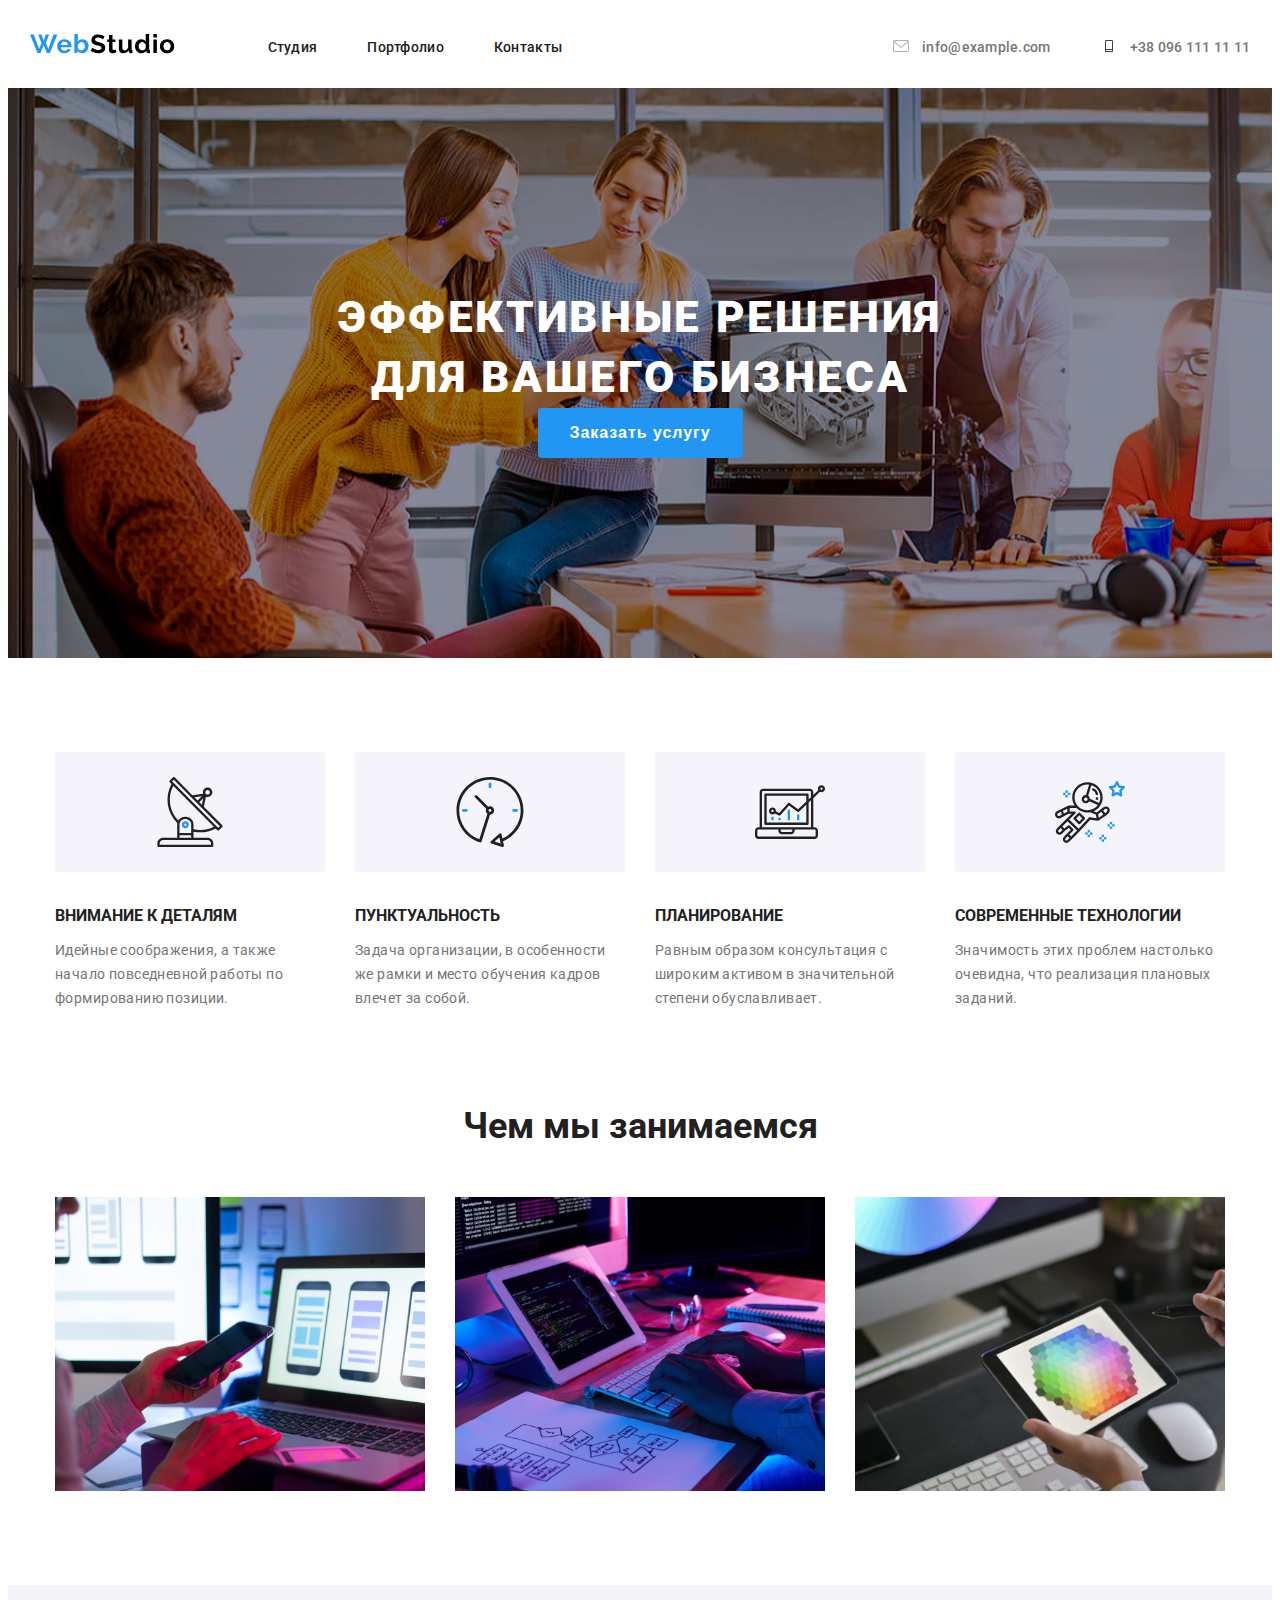
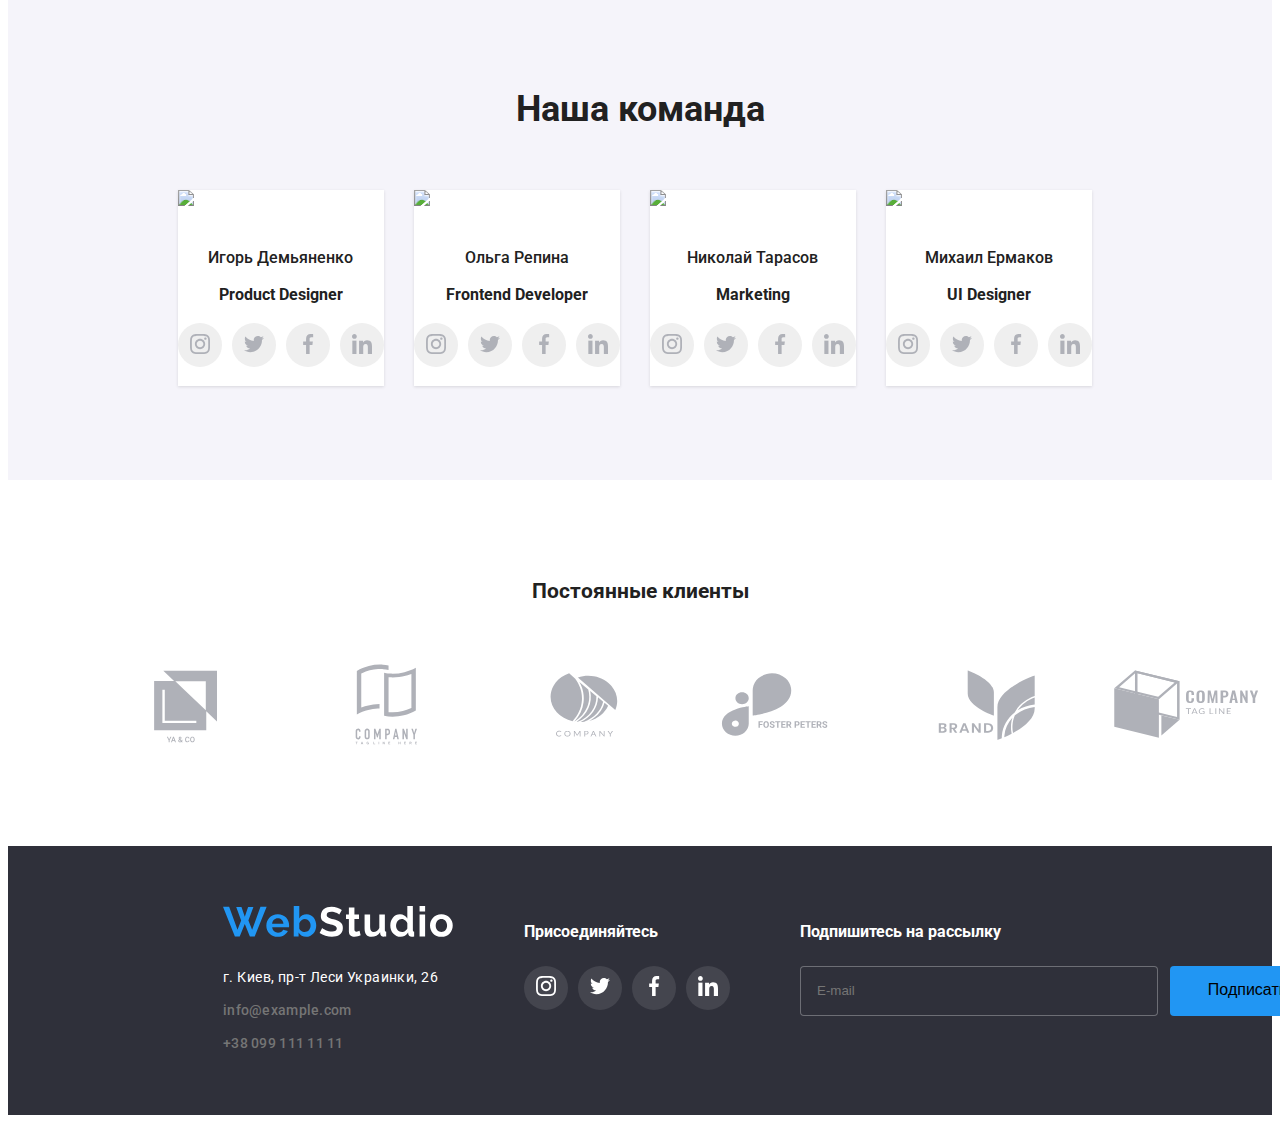
==== commit 0ea02474: "1" ====
--- a/index.html
+++ b/index.html
@@ -22,13 +22,13 @@
         </a>
         <ul class="site-nav-list">
           <li>
-            <a href="./index.html">Студия</a>
+            <a href="./index.html" class="site-nav-link">Студия</a>
           </li>
           <li>
-            <a href="./portfolio.html">Портфолио</a>
+            <a href="./portfolio.html" class="site-nav-link">Портфолио</a>
           </li>
           <li>
-            <a href="./kontacts.html">Контакты</a>
+            <a href="./kontacts.html" class="site-nav-link">Контакты</a>
           </li>
         </ul>
         <ul class="contacts">
@@ -56,16 +56,65 @@
       <div class="hero-background"></div>
       <h1 class="hero-title">Эффективные решения для вашего бизнеса</h1>
       <button class="button" data-modal-open>Заказать услугу</button>
-      <div class="backdrop is-hidden" data-modal>
-        <div class="modal">
-          <div class="modal-content">
-            <p class="privet">Привет Леша!</p>
-            <button id="button" data-modal-close>
-              Закрыть это хулиганство=)
-            </button>
-          </div>
-        </div>
-      </div>
+      <form class="form is-hidden" autocomplete="off" data-modal>
+        <!-- ??????????????????????????????????????????????????????????????????????????????????????????????? -->
+       <button class="cross-div"> <svg class="form-icons-cross">
+          <use  href="./images/icons.svg/svg-sprite/symbol-defs.svg/symbol-defs.svg#icon-cross_form"> 
+        
+      </button>
+        <h3 class="form-header">Оставьте свои данные,мы вам перезвоним</h3>
+        <div class="form-field">
+          <input
+          type="text"
+          class="form-input"
+          name="name"
+          id="name"
+          placeholder="Микола Ігорович"
+          />
+          <svg class="form-icons ">
+          <use  href="./images/icons.svg/svg-sprite/symbol-defs.svg/symbol-defs.svg#icon-person_form"> >
+        </svg>
+          <label for="name" class="form-label">Имя</label>
+        </div>
+        <div class="form-field">
+          <input 
+          type="tel"
+          class="form-input"
+          name="name"
+          id="tel"
+          placeholder="+380958966325"
+          >
+          <svg class="form-icons ">
+          <use  href="./images/icons.svg/svg-sprite/symbol-defs.svg/symbol-defs.svg#icon-telephone_form"> >
+        </svg>
+          <label for="tel" class="form-label">Телефон</label>
+        </div>
+        <div class="form-field">
+          <input 
+          type="text"
+          class="form-input"
+          name="name"
+          id="mail"
+          placeholder="UFC@dana_white.com">
+           <svg class="form-icons ">
+          <use  href="./images/icons.svg/svg-sprite/symbol-defs.svg/symbol-defs.svg#icon-mail_form"> >
+        </svg>
+        
+          <label for="mail" class="form-label">Почта</label>
+        </div>
+        <div class="form-field">
+<textarea class="form-input comment" name="comment" id="comment" cols="30" rows="10" placeholder="ислам махачев новый чемпион"></textarea>
+<label for="comment" class="form-label">Комментарий</label>
+        </div>
+        <div class="form-field">
+          <input type="checkbox" name="" value="" id="agree"
+    >
+    <label for="agree">Соглашаюсь с рассылкой и принимаю 
+      <a class="agree-link" href="">Условия договора</a>
+    </label>
+        </div>
+        <button class="button-send" type="submit" data-modal-close>Отправить</button>
+      </form>
     </section>
     <section class="benefits">
       <ul class="benefits-list">
@@ -336,6 +385,82 @@
           <a class="number" href="tel:+380961111111">+38 099 111 11 11</a>
         </ul>
       </div>
+      <div class="join-us">
+        <h3  class="title">Присоединяйтесь</h3>
+         <div class="social-links">
+            <button class="social-item item-footer">
+              <a href="">
+                <svg class="social-icon icon-footer">
+                <use
+                  href="./images/icons.svg/svg-sprite/symbol-defs.svg/symbol-defs.svg#icon-instagram"
+                ></use>
+              </svg>
+              </a>
+            </button>
+            <button class="social-item item-footer">
+              <a href="">
+                <svg class="social-icon icon-footer">
+                <use
+                  class="use-icon"
+                  href="./images/icons.svg/svg-sprite/symbol-defs.svg/symbol-defs.svg#icon-twitter"
+                ></use>
+              </svg>
+              </a>
+            </button>
+            <button class="social-item item-footer">
+              <a href="">
+                <svg class="social-icon icon-footer">
+                <use
+                  href="./images/icons.svg/svg-sprite/symbol-defs.svg/symbol-defs.svg#icon-facebook"
+                ></use>
+              </svg>
+              </a>
+            </button>
+            <button class="social-item item-footer">
+              <a href="">
+                <svg class="social-icon icon-footer">
+                <use
+                  href="./images/icons.svg/svg-sprite/symbol-defs.svg/symbol-defs.svg#icon-linkedin"
+                ></use>
+              </svg>
+              </a>
+            </button>
+          </div>
+      </div>
+      
+      
+      <div class="distribution-container">
+        <h3 class="title">Подпишитесь на рассылку</h3>
+        <div class="distribution">
+        <!-- <div class="proba">
+            <input type="text" 
+          class="distribution-input"
+          name="name"
+          id="distribution-input"
+          placeholder="E-mail">
+           
+        </div>
+          <div class="proba">
+            <label for="distribution-input" class="distribution-label">Подписаться
+            <svg class="distribution-icon">
+              <use href="./images/icons.svg/svg-sprite/symbol-defs.svg/symbol-defs.svg#icon-icon-send"></use>
+            </svg>
+          </label>
+          </div> -->
+          <input type="text"
+          class="distribution-input"
+          name="name"
+          id="distribution-input"
+          placeholder="E-mail"
+          >
+          <button class="distribution-button" type="submit">
+          Подписаться
+           <svg class="distribution-icon">
+              <use href="./images/icons.svg/svg-sprite/symbol-defs.svg/symbol-defs.svg#icon-icon-send"></use>
+            </svg>
+          </button>
+        </div>
+      </div>
     </footer>
     <script src="./js/modal.js"></script>
   </body>
--- a/css/styles.css
+++ b/css/styles.css
@@ -13,6 +13,7 @@
   line-height: 1.7;
   font-size: 14px;
   color: #212121;
+  font-style: normal;
 }
 svg {
   width: 100%;
@@ -88,6 +89,9 @@
 .site-nav-link:hover:after {
   transform: scaleX(1);
 }
+.site-nav-list li:not(:last-child) {
+  margin-right: 50px;
+}
 .icon-mail-image {
   fill: #757575;
   width: 16px;
@@ -120,7 +124,7 @@
   position: relative;
 }
 .hero-background {
-  position: absolute;
+  /* position: absolute; */
   width: 100%;
   height: auto;
   background-image: rgba(47, 48, 58, 0.4);
@@ -156,69 +160,138 @@
   cursor: pointer;
   border-radius: 4px;
 }
-.backdrop {
-  position: fixed;
-  top: 0;
-  left: 0;
-  width: 100%;
-  height: 100%;
-  background-color: rgba(117, 117, 117, 0.9);
-  /* background-image: url(..//images/alexey-is-sitting.jpg);
-  background-size: contain;
-  opacity: 1; */
-}
-.backdrop.is-hidden {
+
+.form.is-hidden {
   opacity: 0;
   pointer-events: none;
 }
 
-.modal {
+.form {
   position: absolute;
+  flex-direction: column;
+  /* display: flex; */
   top: 50%;
   left: 50%;
   transform: translate(-50%, -50%);
-  min-height: 400px;
-  min-width: 400px;
+  /* min-height: 581px; */
+  min-width: 528px;
+  padding: 40px;
+  text-align: center;
+  background-color: #ffffff;
+  border-radius: 4px;
+  box-shadow: 0px 2px 1px 0px rgba(0, 0, 0, 0.2);
+  box-shadow: 0px 1px 1px 0px rgba(0, 0, 0, 0.14);
+  box-shadow: 0px 1px 3px 0px rgba(0, 0, 0, 0.12);
+  /* box-shadow: rgba(0, 0, 0, 0.2);
+  box-shadow: rgba(0, 0, 0, 0.14);
+  box-shadow: rgba(0, 0, 0, 0.12); */
+  /* ???? как мне надо біло правильно скопировать тени с макета,я в итоге скпировал тени с карточек  */
+}
+
+.form-header {
+  margin-bottom: 30px;
+  font-size: 20px;
+}
+.form-field {
+  display: flex;
+  position: relative;
+  margin-bottom: 28px;
+  align-items: center;
+}
+input {
+  text-decoration: none;
+  outline: none;
+  border: none;
+}
+.form-input {
+  display: block;
+  width: 100%;
+  height: 40px;
   padding: 15px;
-  text-align: center;
-  /* display: table-column;
-  vertical-align: bottom; */
-  /* display: flex;
-  align-self: flex-end;
-  flex-direction: column; почему???дети МОДАЛ не унаследуют его характеристики кроме ТЕСТ ЕЛАЙН */
-
-  background-image: url(..//images/alexey-is-sitting.jpg);
-  background-size: contain;
-  background-repeat: no-repeat;
-}
-
-/* .modal-content {
-  height: 100%;
-  width: 100%;
-  display: flex;
-  flex-direction: column;
-  vertical-align: bottom;
-} */
-.privet {
-  /* color: rgb(32, 75, 156); */
-  /* background-color: #2aa5a0;
-  background-image: linear-gradient(90deg, #e3535d, #2aa5a0);
-  -webkit-background-clip: text;
-  font-size: 50px;
-  line-height: 1; */
-
-  font-size: 40px;
-  line-height: 1;
-  background-color: #322aa5;
-  background-image: linear-gradient(90deg, #e3535d, #2a36a5);
-  -webkit-background-clip: text;
-  -webkit-text-fill-color: transparent;
-}
-.site-nav-list li:not(:last-child) {
-  margin-right: 50px;
-}
-
-#button {
+  padding-left: 35px;
+  padding-right: 14px;
+}
+
+.form-input:focus + .form-icons,
+.form-input:focus {
+  fill: #2196f3;
+  border-color: #2196f3;
+}
+
+/* .comment:focus */
+
+.comment {
+  height: 120px;
+  resize: none;
+  outline: none;
+}
+.form-label {
+  position: absolute;
+  top: 0;
+  left: 0;
+  transform: translateY(-25px);
+  /* ?????? */
+  /* ТУТ Я ВРУЧНУЮ ТРАНСЛЕЙТЫ ВЫСТАВЛЯЛ ЧТОБЫ ОНИ ВСТАЛИ НАД НИМИ И МАРЖИН БОТОМ ДАЛ ТЕКСТУ ЧТОБЫ ОНИ НЕ ЗАХОДИЛИ НА НЕГО */
+}
+.form-icons {
+  position: absolute;
+  top: 0;
+  left: 0;
+  width: 18px;
+  height: 18px;
+  transform: translate(12px, 10px);
+}
+.cross-div {
+  position: absolute;
+  top: 0;
+  right: 0;
+  transform: translate(-17px, 18px);
+
+  width: 30px;
+  height: 30px;
+  border: 1px solid rgba(0, 0, 0, 0.1);
+  border-radius: 50%;
+  background-color: #ffffff;
+  padding: 10px;
+  cursor: pointer;
+}
+/* Есть интересный ньюанс!! Если пишу .form-icons .cross то оно не перебивает
+и становиться в левый угол */
+.form-icons-cross {
+  position: absolute;
+  top: 5px;
+  right: 5px;
+
+  width: 18px;
+  height: 18px;
+}
+.cross-div:hover .form-icons-cross {
+  fill: #2196f3;
+}
+
+.agree-link {
+  color: #2196f3;
+  text-decoration: underline;
+}
+
+.button-send {
+  width: 200px;
+  height: 50px;
+  background-color: #2196f3;
+  color: #ffffff;
+  font-size: 16px;
+  border-radius: 4px;
+}
+
+.form-input {
+  margin: 0;
+  padding: 10px, 20px;
+  border-radius: 3px;
+  border: 1px solid #212121;
+}
+/* Form заканчиваеться */
+
+/* #button {
   -webkit-animation: button 1s linear infinite;
   animation: button 1s linear infinite;
 }
@@ -236,7 +309,7 @@
   background-color: #e3535d;
   font-size: 15px;
   border: 3px solid #c6d619;
-}
+} */
 
 .contacts {
   display: flex;
@@ -288,18 +361,16 @@
   background-image: url(../images/icons.svg/Astronaut.svg);
 }
 .benefits-list .title {
-  font-style: normal;
   font-weight: 700;
-  font-size: 14px;
-  line-height: 1.1721;
-  letter-spacing: 0.03em;
+
+  /* letter-spacing: 0.03em; */
   text-transform: uppercase;
 }
 
 .benefits-list .text {
   font-weight: 400;
-  font-size: 14px;
-  line-height: 1.7142;
+  /* font-size: 14px;
+  line-height: 1.7142; */
   letter-spacing: 0.03em;
   padding-top: 10px;
   color: #757575;
@@ -341,7 +412,7 @@
 }
 
 .team-container h2 {
-  font-style: normal;
+  /* font-style: normal; */
   font-weight: 700;
   font-size: 36px;
   text-align: center;
@@ -373,7 +444,7 @@
 .command-card h5 {
   padding-top: 30px;
   text-align: center;
-  font-style: normal;
+  /* font-style: normal; */
   font-weight: 500;
   font-size: 16px;
   line-height: 1, 1875;
@@ -383,8 +454,8 @@
   padding-top: 10px;
   margin-bottom: 15px;
   text-align: center;
-  font-style: normal;
-  font-weight: 400;
+  /* font-style: normal; */
+  /* font-weight: 400; */
   font-size: 16px;
   line-height: 1, 1875;
 }
@@ -423,6 +494,13 @@
   object-position: 50% 50%;
 }
 
+.item-footer {
+  background-color: rgba(255, 255, 255, 0.1);
+}
+.icon-footer {
+  fill: #ffffff;
+}
+
 .clients {
   padding: 94px;
   padding-left: auto;
@@ -456,6 +534,7 @@
 /* Футер */
 
 .footer {
+  display: flex;
   width: 100%;
   height: auto;
   background-color: #2f303a;
@@ -464,15 +543,13 @@
 .footer-container .logo-bottom {
   display: block;
   width: 231px;
-  height: auto;
+  /* height: auto; */
 }
 .footer-container {
-  display: block;
+  /* display: block; */
   padding-top: 60px;
   padding-bottom: 60px;
   padding-left: 215px;
-  font-style: normal;
-  font-size: 14px;
   line-height: 24px;
   letter-spacing: 0.03em;
   color: #ffffff;
@@ -495,6 +572,71 @@
   color: rgba(117, 117, 117, 1);
 }
 
+/* ДИВ JOIN US! */
+.join-us {
+  height: auto;
+  padding-left: 70px;
+  padding-top: 72px;
+}
+.join-us .title {
+  margin-bottom: 20px;
+  color: #ffffff;
+}
+.distribution-container {
+  padding-left: 70px;
+  padding-top: 72px;
+  height: 50px;
+}
+.distribution {
+  display: flex;
+}
+.distribution-container .title {
+  margin-bottom: 20px;
+  color: #ffffff;
+}
+.distribution-input {
+  width: 358px;
+  height: 50px;
+  background-color: #2f303a;
+  outline: none;
+  padding-left: 16px;
+  border: 1px solid rgba(255, 255, 255, 0.3);
+  border-radius: 4px;
+  color: #ffffff;
+}
+.distribution-label {
+  width: 200px;
+  height: 100%;
+  margin-left: 12px;
+
+  font-size: 16px;
+  padding: 10px 29px;
+  background-color: #2196f3;
+  border-radius: 4px;
+}
+.distribution-icon {
+  vertical-align: middle;
+  width: 24px;
+  height: 24px;
+}
+.proba {
+  display: flex;
+
+  flex-direction: row;
+  width: 100%;
+  height: 50px;
+}
+.distribution-button {
+  width: 200px;
+  /* height: 50px; */
+  margin-left: 12px;
+
+  font-size: 16px;
+  padding: 10px 29px;
+  background-color: #2196f3;
+  border-radius: 4px;
+}
+/* ДИВ JOIN US заканчиваеться */
 /* страница "Портфолио" */
 .icon-mail-image {
   fill: #afb1b8;
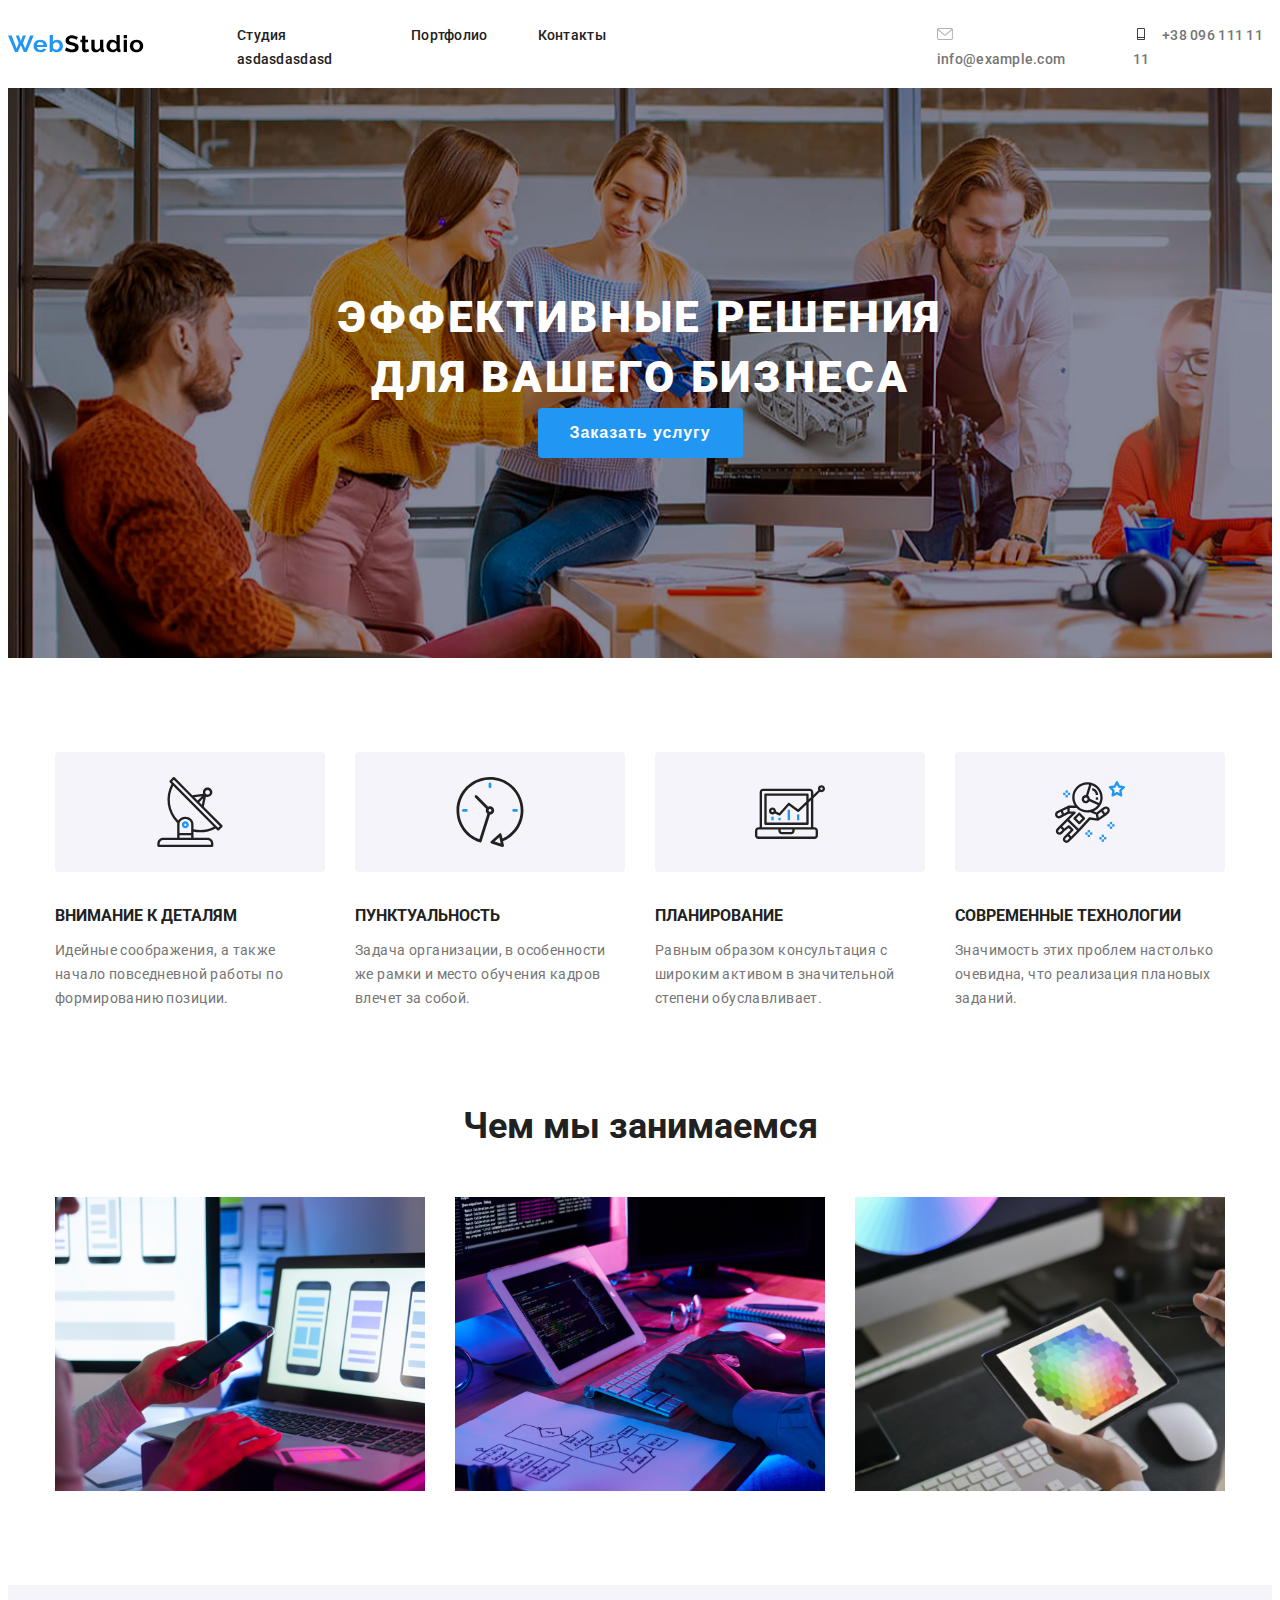
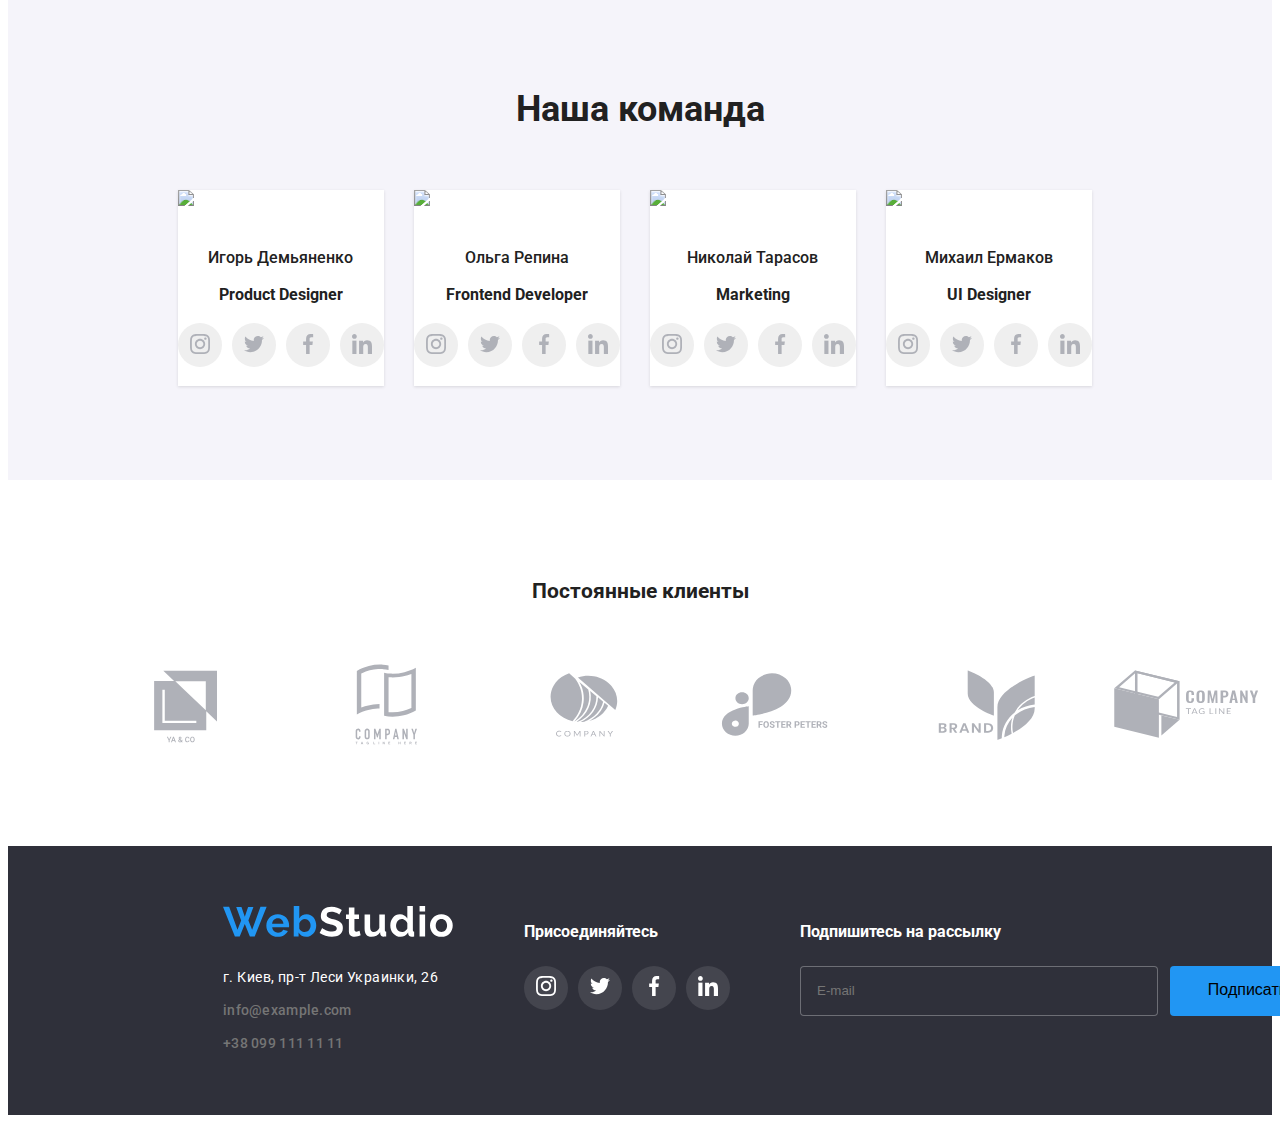
==== commit ff89bb0a: "secon commit" ====
--- a/index.html
+++ b/index.html
@@ -22,7 +22,7 @@
         </a>
         <ul class="site-nav-list">
           <li>
-            <a href="./index.html" class="site-nav-link">Студия</a>
+            <a href="./index.html" class="site-nav-link">Студия asdasdasdasd</a>
           </li>
           <li>
             <a href="./portfolio.html" class="site-nav-link">Портфолио</a>
